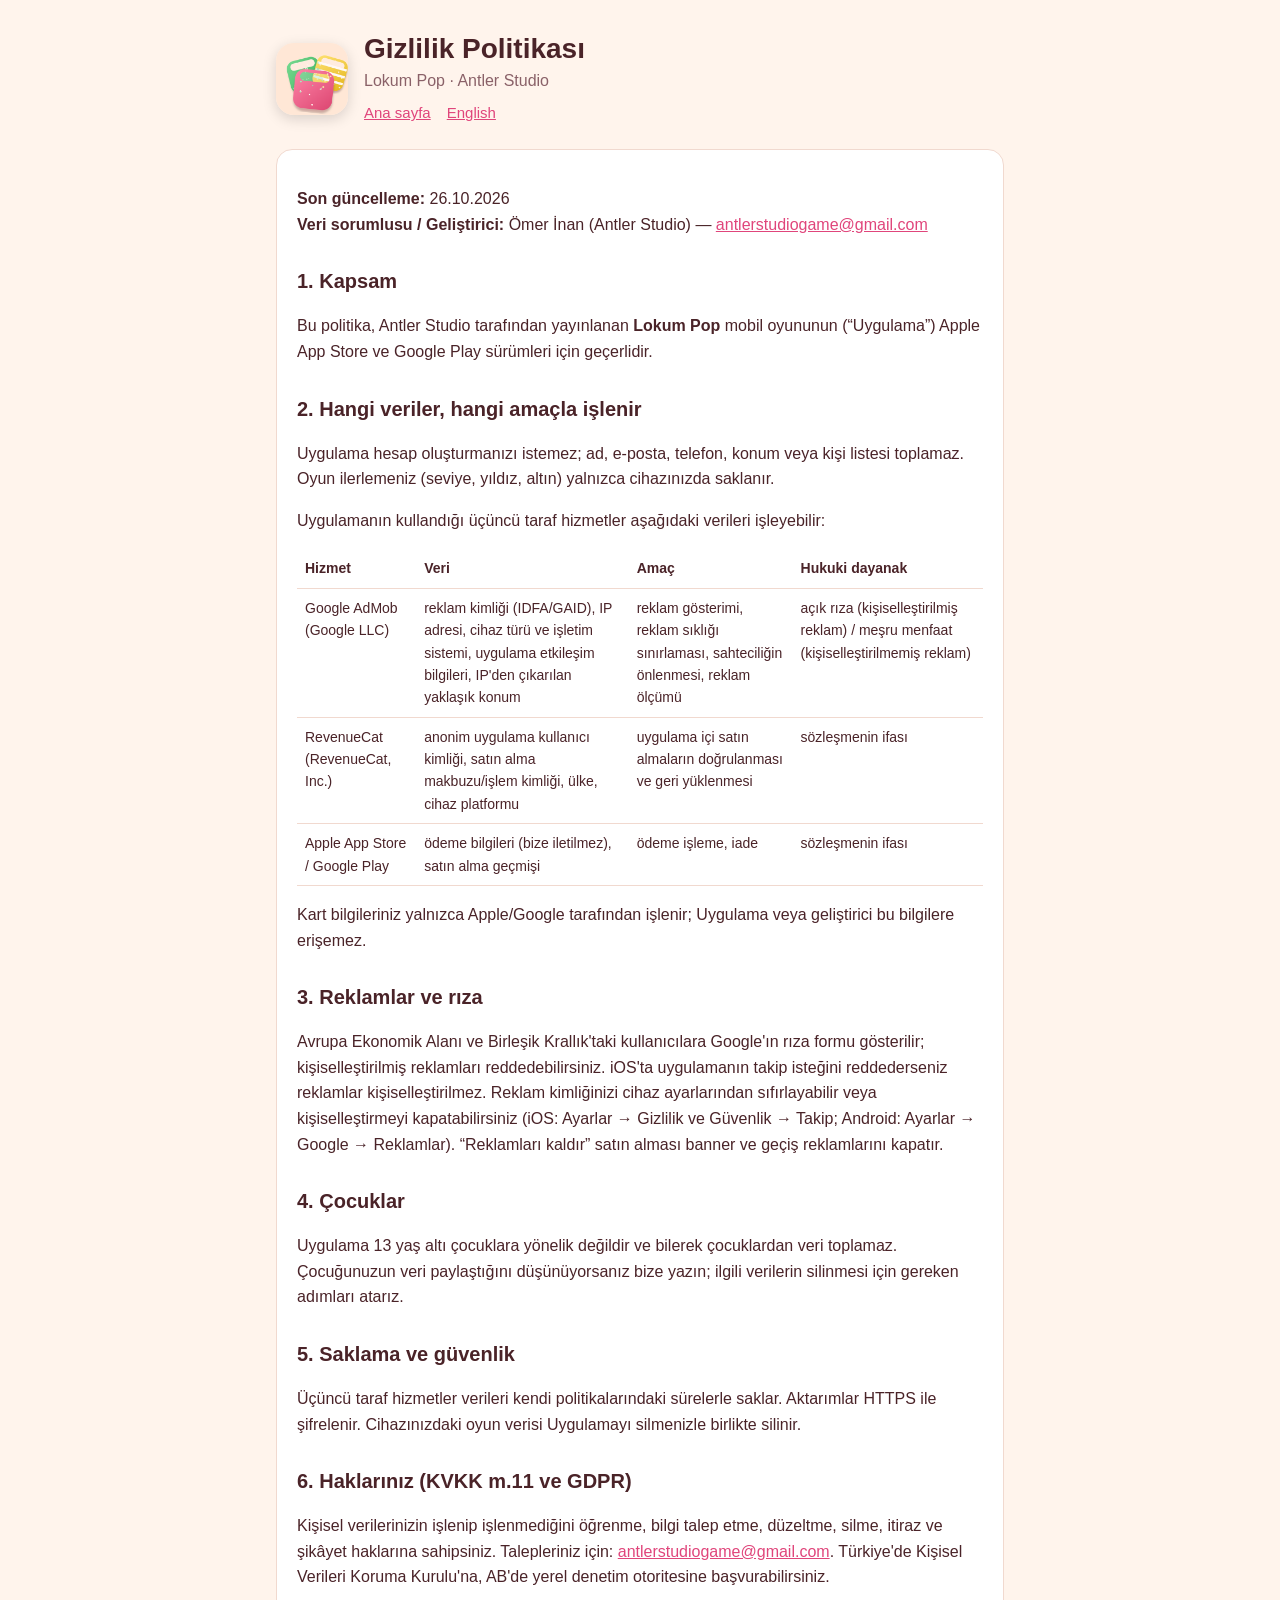
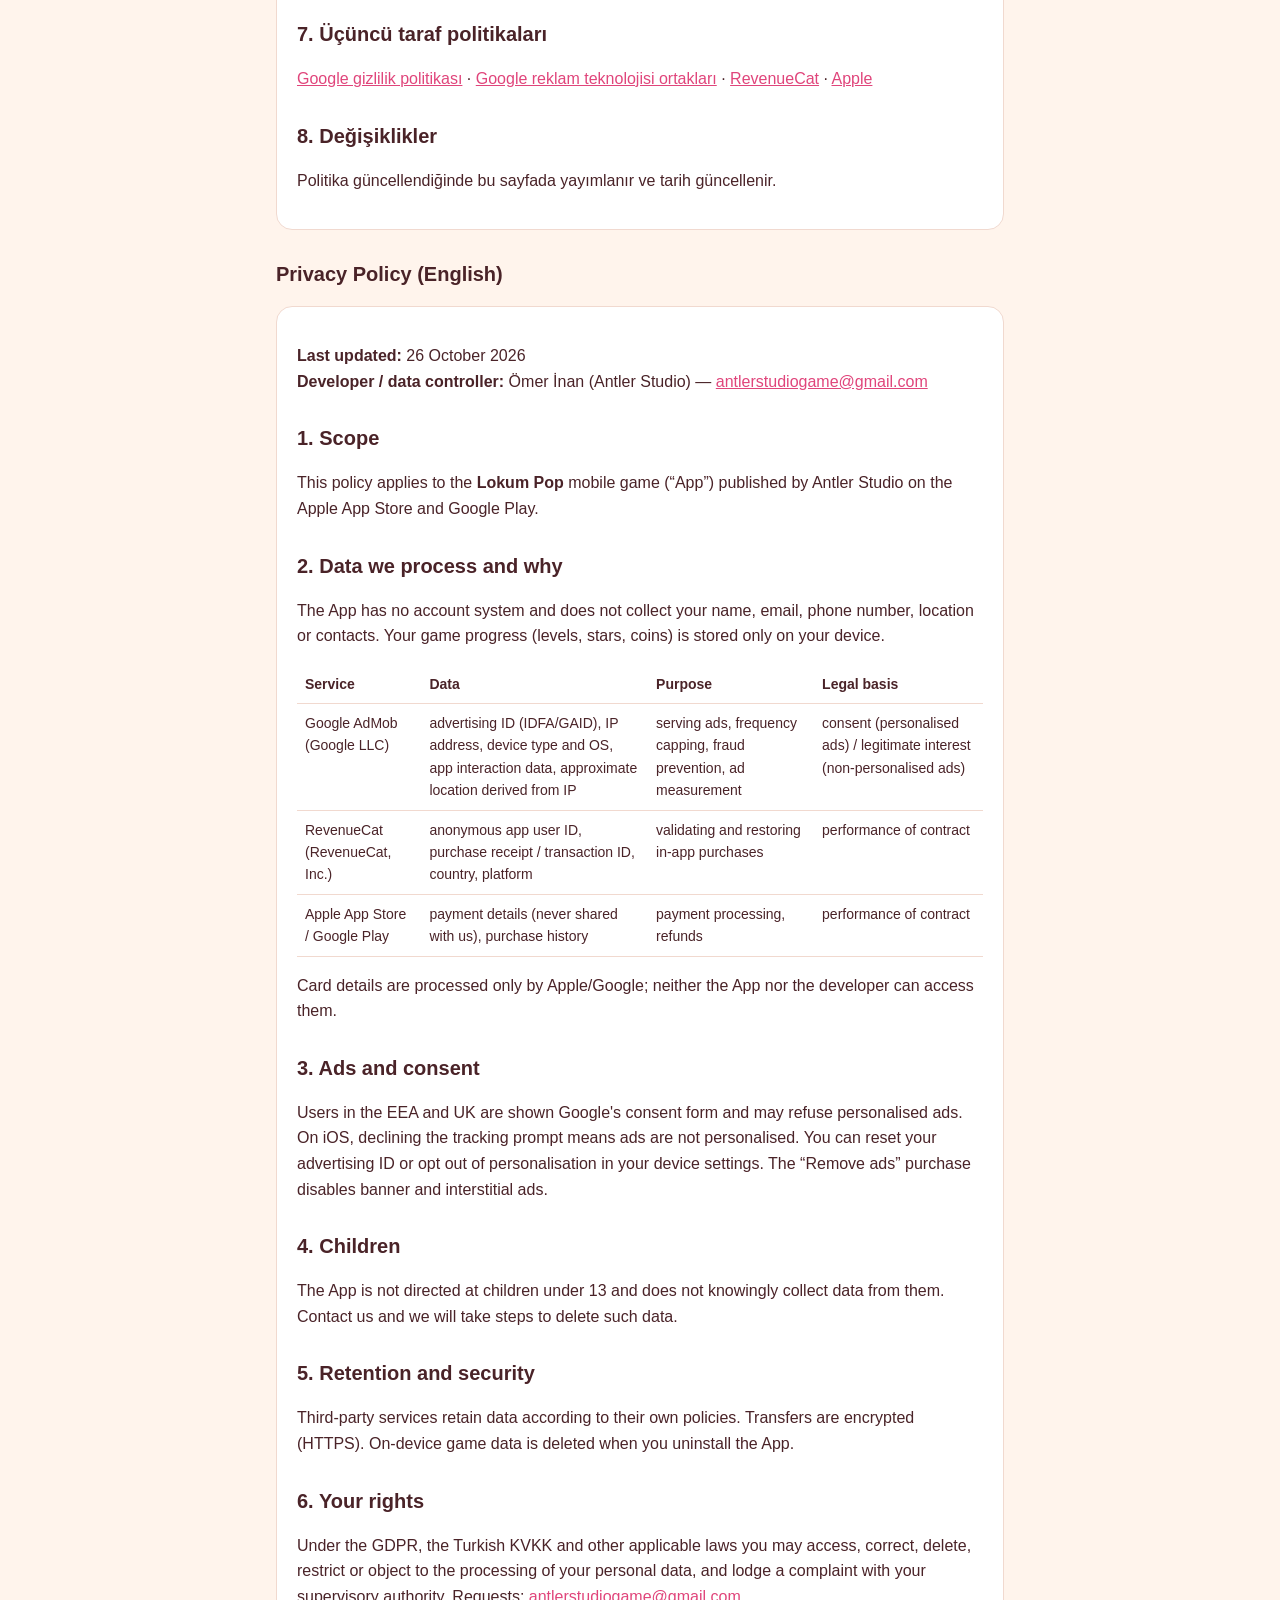
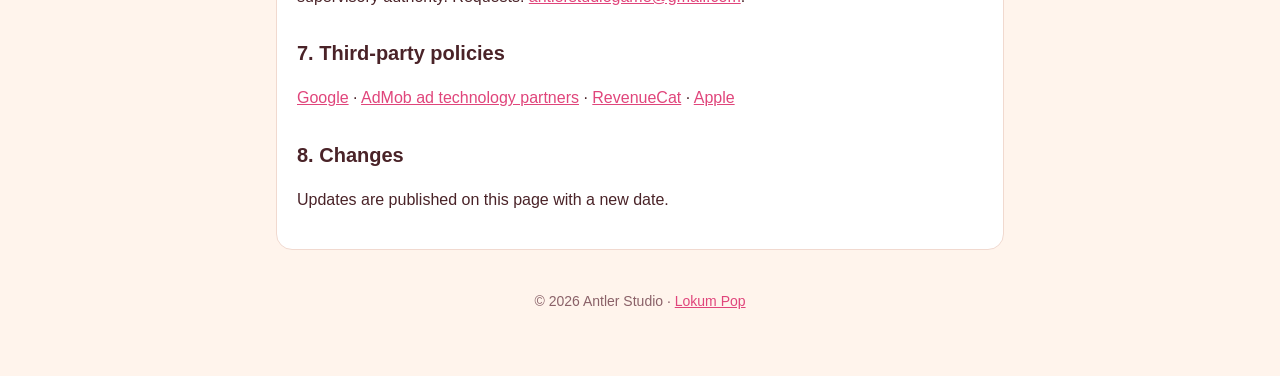
==== gizlilik.html @ 8c23358e "Lokum Pop destek sayfası, gizlilik politikası ve app-ads.txt Co-Authored-By: Claude Opus 5.5 <norepl" ====
<!doctype html>
<html lang="tr">
<head>
<meta charset="utf-8">
<meta name="viewport" content="width=device-width,initial-scale=1">
<title>Gizlilik Politikası — Lokum Pop</title>
<link rel="icon" href="favicon.png">
<link rel="stylesheet" href="style.css">
</head>
<body>
<main>
  <header>
    <img src="icon.png" alt="Lokum Pop simgesi">
    <div>
      <h1>Gizlilik Politikası</h1>
      <p class="sub">Lokum Pop · Antler Studio</p>
      <nav><a href="index.html">Ana sayfa</a><a href="#en">English</a></nav>
    </div>
  </header>

  <div class="card">
  <p><strong>Son güncelleme:</strong> 26.10.2026<br>
  <strong>Veri sorumlusu / Geliştirici:</strong> Ömer İnan (Antler Studio) — <a href="mailto:antlerstudiogame@gmail.com">antlerstudiogame@gmail.com</a></p>

  <h2>1. Kapsam</h2>
  <p>Bu politika, Antler Studio tarafından yayınlanan <strong>Lokum Pop</strong> mobil oyununun (“Uygulama”) Apple App Store ve Google Play sürümleri için geçerlidir.</p>

  <h2>2. Hangi veriler, hangi amaçla işlenir</h2>
  <p>Uygulama hesap oluşturmanızı istemez; ad, e-posta, telefon, konum veya kişi listesi toplamaz. Oyun ilerlemeniz (seviye, yıldız, altın) yalnızca cihazınızda saklanır.</p>
  <p>Uygulamanın kullandığı üçüncü taraf hizmetler aşağıdaki verileri işleyebilir:</p>
  <table>
    <tr><th>Hizmet</th><th>Veri</th><th>Amaç</th><th>Hukuki dayanak</th></tr>
    <tr><td>Google AdMob (Google LLC)</td><td>reklam kimliği (IDFA/GAID), IP adresi, cihaz türü ve işletim sistemi, uygulama etkileşim bilgileri, IP'den çıkarılan yaklaşık konum</td><td>reklam gösterimi, reklam sıklığı sınırlaması, sahteciliğin önlenmesi, reklam ölçümü</td><td>açık rıza (kişiselleştirilmiş reklam) / meşru menfaat (kişiselleştirilmemiş reklam)</td></tr>
    <tr><td>RevenueCat (RevenueCat, Inc.)</td><td>anonim uygulama kullanıcı kimliği, satın alma makbuzu/işlem kimliği, ülke, cihaz platformu</td><td>uygulama içi satın almaların doğrulanması ve geri yüklenmesi</td><td>sözleşmenin ifası</td></tr>
    <tr><td>Apple App Store / Google Play</td><td>ödeme bilgileri (bize iletilmez), satın alma geçmişi</td><td>ödeme işleme, iade</td><td>sözleşmenin ifası</td></tr>
  </table>
  <p>Kart bilgileriniz yalnızca Apple/Google tarafından işlenir; Uygulama veya geliştirici bu bilgilere erişemez.</p>

  <h2>3. Reklamlar ve rıza</h2>
  <p>Avrupa Ekonomik Alanı ve Birleşik Krallık'taki kullanıcılara Google'ın rıza formu gösterilir; kişiselleştirilmiş reklamları reddedebilirsiniz. iOS'ta uygulamanın takip isteğini reddederseniz reklamlar kişiselleştirilmez. Reklam kimliğinizi cihaz ayarlarından sıfırlayabilir veya kişiselleştirmeyi kapatabilirsiniz (iOS: Ayarlar → Gizlilik ve Güvenlik → Takip; Android: Ayarlar → Google → Reklamlar). “Reklamları kaldır” satın alması banner ve geçiş reklamlarını kapatır.</p>

  <h2>4. Çocuklar</h2>
  <p>Uygulama 13 yaş altı çocuklara yönelik değildir ve bilerek çocuklardan veri toplamaz. Çocuğunuzun veri paylaştığını düşünüyorsanız bize yazın; ilgili verilerin silinmesi için gereken adımları atarız.</p>

  <h2>5. Saklama ve güvenlik</h2>
  <p>Üçüncü taraf hizmetler verileri kendi politikalarındaki sürelerle saklar. Aktarımlar HTTPS ile şifrelenir. Cihazınızdaki oyun verisi Uygulamayı silmenizle birlikte silinir.</p>

  <h2>6. Haklarınız (KVKK m.11 ve GDPR)</h2>
  <p>Kişisel verilerinizin işlenip işlenmediğini öğrenme, bilgi talep etme, düzeltme, silme, itiraz ve şikâyet haklarına sahipsiniz. Talepleriniz için: <a href="mailto:antlerstudiogame@gmail.com">antlerstudiogame@gmail.com</a>. Türkiye'de Kişisel Verileri Koruma Kurulu'na, AB'de yerel denetim otoritesine başvurabilirsiniz.</p>

  <h2>7. Üçüncü taraf politikaları</h2>
  <p><a href="https://policies.google.com/privacy">Google gizlilik politikası</a> · <a href="https://support.google.com/admob/answer/9012903">Google reklam teknolojisi ortakları</a> · <a href="https://www.revenuecat.com/privacy">RevenueCat</a> · <a href="https://www.apple.com/legal/privacy/">Apple</a></p>

  <h2>8. Değişiklikler</h2>
  <p>Politika güncellendiğinde bu sayfada yayımlanır ve tarih güncellenir.</p>
  </div>

  <h2 id="en">Privacy Policy (English)</h2>
  <div class="card">
  <p><strong>Last updated:</strong> 26 October 2026<br>
  <strong>Developer / data controller:</strong> Ömer İnan (Antler Studio) — <a href="mailto:antlerstudiogame@gmail.com">antlerstudiogame@gmail.com</a></p>

  <h2>1. Scope</h2>
  <p>This policy applies to the <strong>Lokum Pop</strong> mobile game (“App”) published by Antler Studio on the Apple App Store and Google Play.</p>

  <h2>2. Data we process and why</h2>
  <p>The App has no account system and does not collect your name, email, phone number, location or contacts. Your game progress (levels, stars, coins) is stored only on your device.</p>
  <table>
    <tr><th>Service</th><th>Data</th><th>Purpose</th><th>Legal basis</th></tr>
    <tr><td>Google AdMob (Google LLC)</td><td>advertising ID (IDFA/GAID), IP address, device type and OS, app interaction data, approximate location derived from IP</td><td>serving ads, frequency capping, fraud prevention, ad measurement</td><td>consent (personalised ads) / legitimate interest (non-personalised ads)</td></tr>
    <tr><td>RevenueCat (RevenueCat, Inc.)</td><td>anonymous app user ID, purchase receipt / transaction ID, country, platform</td><td>validating and restoring in-app purchases</td><td>performance of contract</td></tr>
    <tr><td>Apple App Store / Google Play</td><td>payment details (never shared with us), purchase history</td><td>payment processing, refunds</td><td>performance of contract</td></tr>
  </table>
  <p>Card details are processed only by Apple/Google; neither the App nor the developer can access them.</p>

  <h2>3. Ads and consent</h2>
  <p>Users in the EEA and UK are shown Google's consent form and may refuse personalised ads. On iOS, declining the tracking prompt means ads are not personalised. You can reset your advertising ID or opt out of personalisation in your device settings. The “Remove ads” purchase disables banner and interstitial ads.</p>

  <h2>4. Children</h2>
  <p>The App is not directed at children under 13 and does not knowingly collect data from them. Contact us and we will take steps to delete such data.</p>

  <h2>5. Retention and security</h2>
  <p>Third-party services retain data according to their own policies. Transfers are encrypted (HTTPS). On-device game data is deleted when you uninstall the App.</p>

  <h2>6. Your rights</h2>
  <p>Under the GDPR, the Turkish KVKK and other applicable laws you may access, correct, delete, restrict or object to the processing of your personal data, and lodge a complaint with your supervisory authority. Requests: <a href="mailto:antlerstudiogame@gmail.com">antlerstudiogame@gmail.com</a>.</p>

  <h2>7. Third-party policies</h2>
  <p><a href="https://policies.google.com/privacy">Google</a> · <a href="https://support.google.com/admob/answer/9012903">AdMob ad technology partners</a> · <a href="https://www.revenuecat.com/privacy">RevenueCat</a> · <a href="https://www.apple.com/legal/privacy/">Apple</a></p>

  <h2>8. Changes</h2>
  <p>Updates are published on this page with a new date.</p>
  </div>

  <footer>© 2026 Antler Studio · <a href="index.html">Lokum Pop</a></footer>
</main>
</body>
</html>
---- style.css ----
:root{--bg:#FFF4EC;--card:#fff;--ink:#4A2328;--muted:#8a6168;--accent:#E0457B;--line:#f1d9cf}
@media (prefers-color-scheme:dark){:root{--bg:#2a1418;--card:#3a1d22;--ink:#fbe9e3;--muted:#d0a9ae;--accent:#ff7aa8;--line:#55303a}}
*{box-sizing:border-box}
body{margin:0;background:var(--bg);color:var(--ink);font:16px/1.6 -apple-system,BlinkMacSystemFont,"Segoe UI",Roboto,Helvetica,Arial,sans-serif}
main{max-width:760px;margin:0 auto;padding:32px 16px 64px}
header{display:flex;align-items:center;gap:16px;margin-bottom:24px}
header img{width:72px;height:72px;border-radius:18px;box-shadow:0 4px 14px rgba(0,0,0,.15)}
h1{font-size:28px;margin:0;line-height:1.2}
h2{font-size:20px;margin:28px 0 8px}
.sub{color:var(--muted);margin:2px 0 0}
.card{background:var(--card);border:1px solid var(--line);border-radius:16px;padding:20px;margin:16px 0}
a{color:var(--accent)}
nav{display:flex;gap:16px;flex-wrap:wrap;margin:8px 0 0;font-size:15px}
.lang{display:flex;gap:8px;margin:0 0 16px}
.lang a{padding:4px 12px;border:1px solid var(--line);border-radius:999px;text-decoration:none}
table{width:100%;border-collapse:collapse;font-size:14px;display:block;overflow-x:auto}
th,td{text-align:left;vertical-align:top;padding:8px;border-bottom:1px solid var(--line)}
footer{color:var(--muted);font-size:14px;margin-top:40px;text-align:center}
.muted{color:var(--muted)}
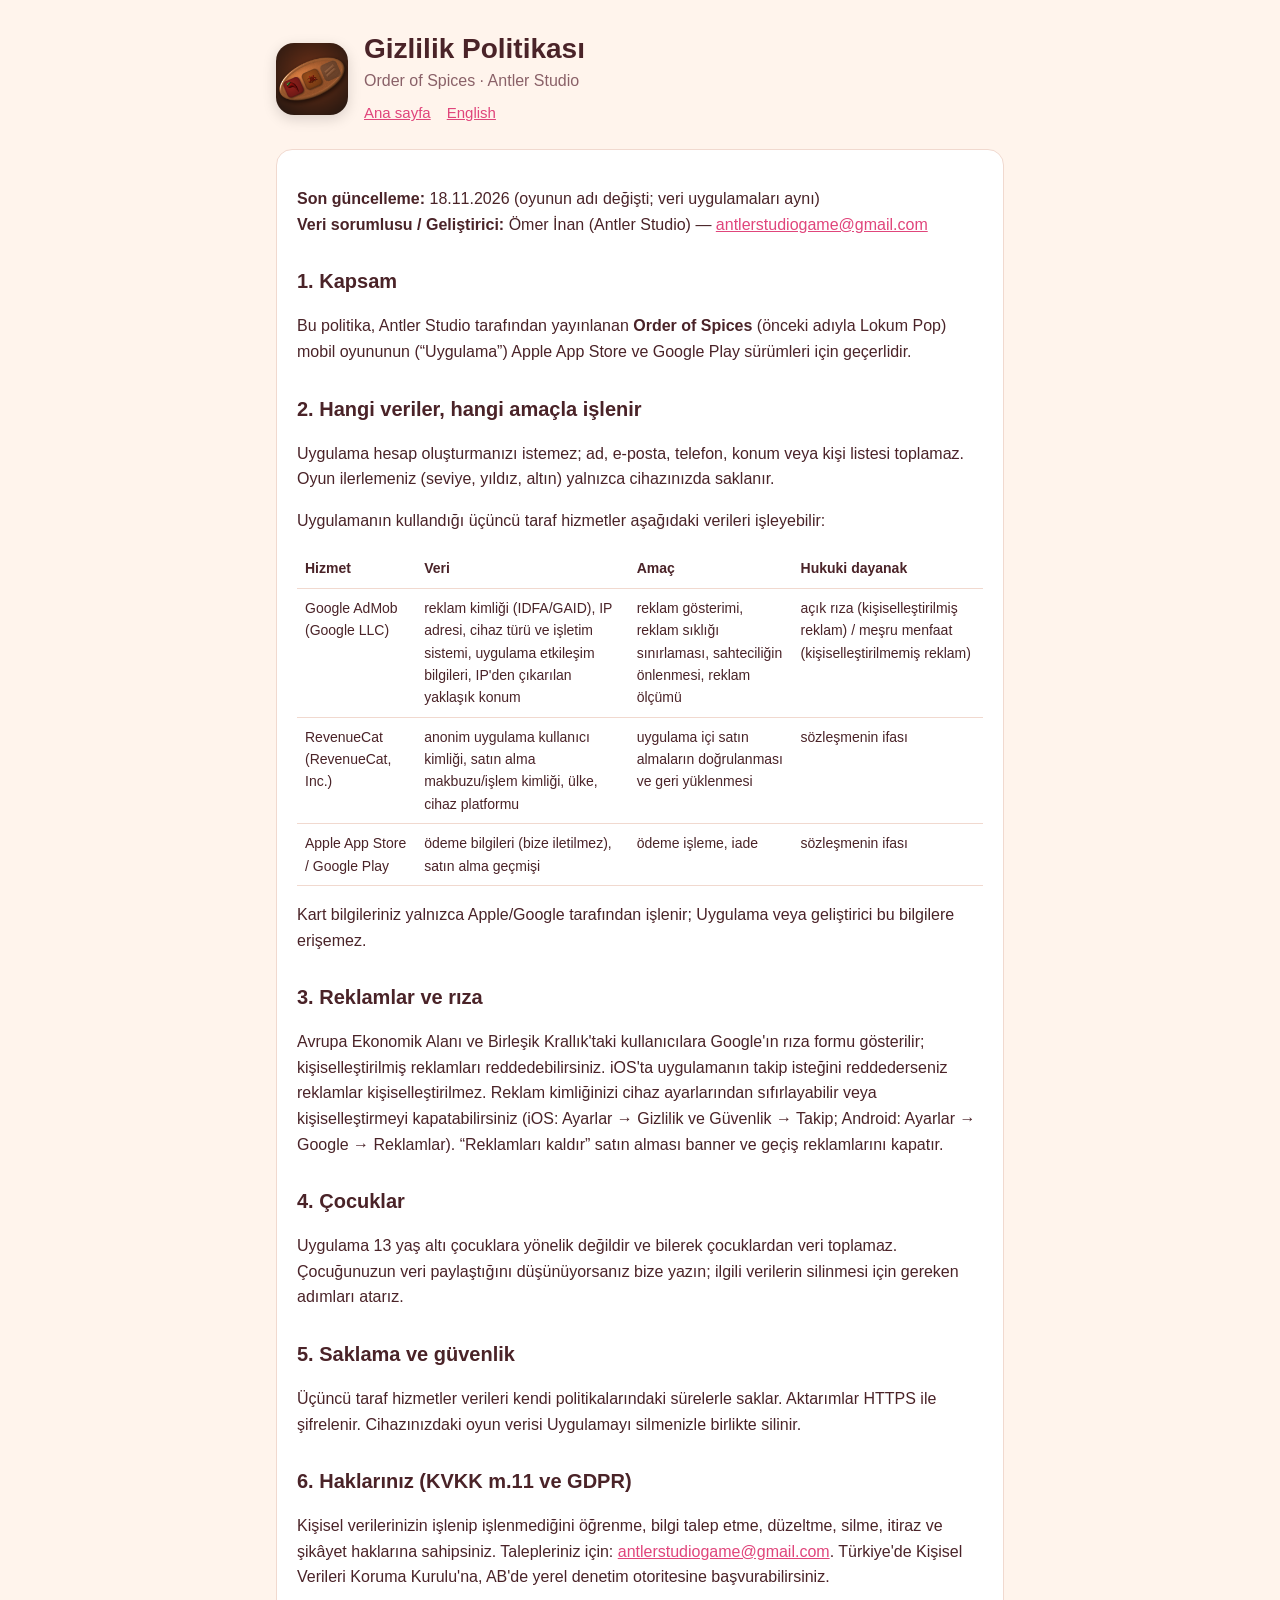
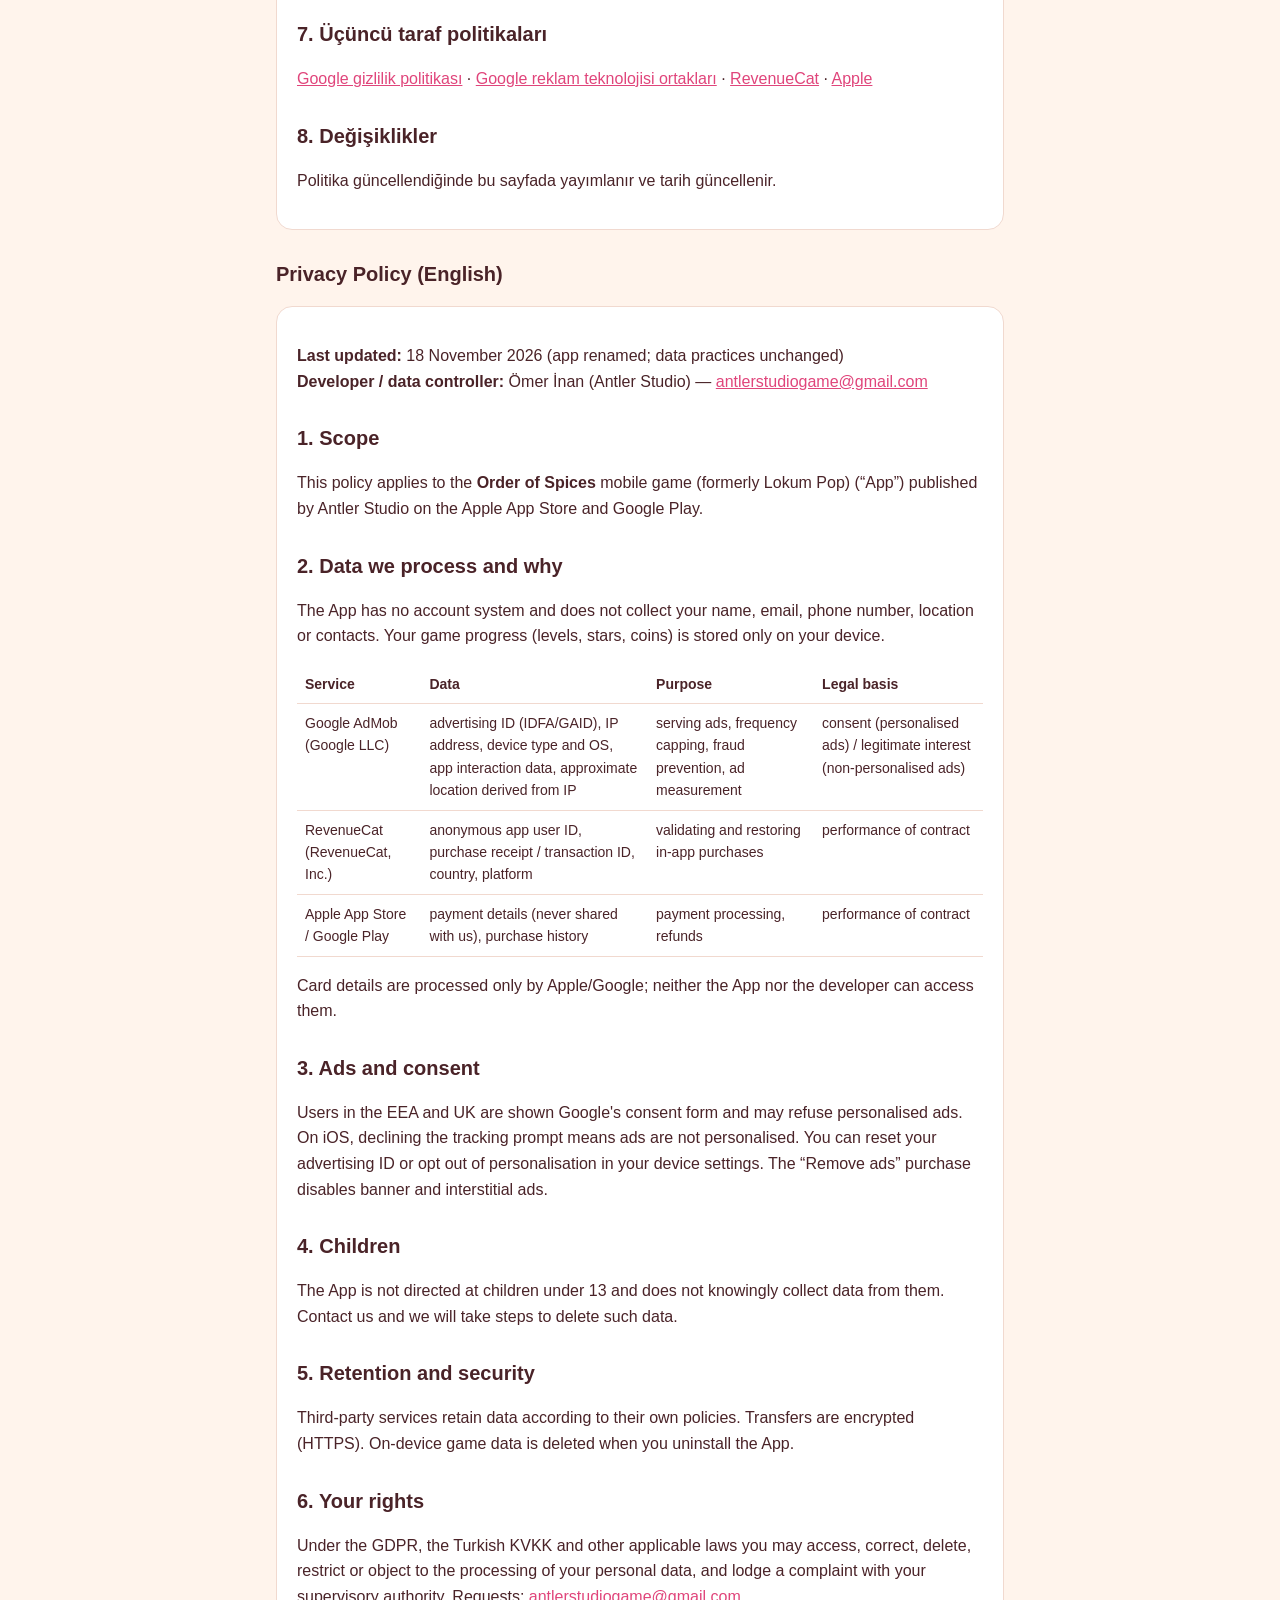
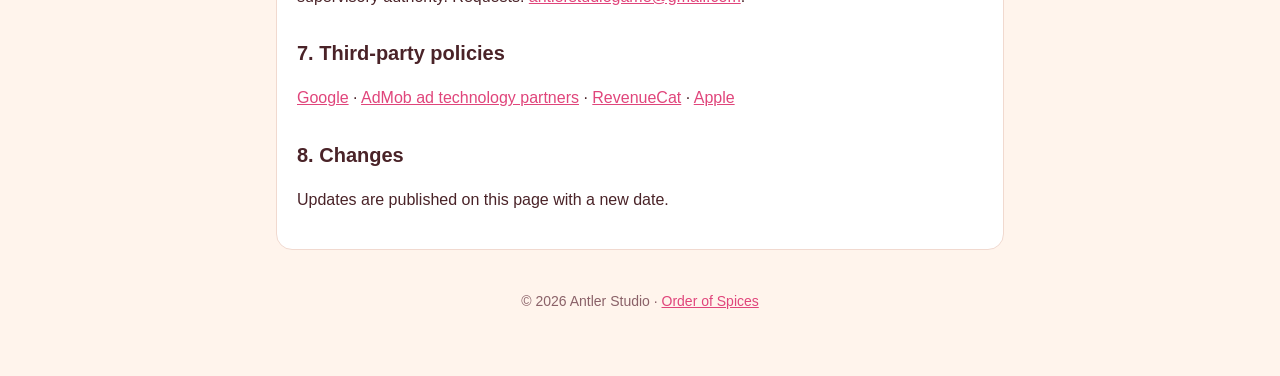
==== commit 66ff5483: "Oyunun yeni adı: Order of Spices (destek ve gizlilik sayfaları, simge) Co-Authored-By: Claude Opus 5" ====
--- a/gizlilik.html
+++ b/gizlilik.html
@@ -3,27 +3,27 @@
 <head>
 <meta charset="utf-8">
 <meta name="viewport" content="width=device-width,initial-scale=1">
-<title>Gizlilik Politikası — Lokum Pop</title>
+<title>Gizlilik Politikası — Order of Spices</title>
 <link rel="icon" href="favicon.png">
 <link rel="stylesheet" href="style.css">
 </head>
 <body>
 <main>
   <header>
-    <img src="icon.png" alt="Lokum Pop simgesi">
+    <img src="icon.png" alt="Order of Spices simgesi">
     <div>
       <h1>Gizlilik Politikası</h1>
-      <p class="sub">Lokum Pop · Antler Studio</p>
+      <p class="sub">Order of Spices · Antler Studio</p>
       <nav><a href="index.html">Ana sayfa</a><a href="#en">English</a></nav>
     </div>
   </header>
 
   <div class="card">
-  <p><strong>Son güncelleme:</strong> 26.10.2026<br>
+  <p><strong>Son güncelleme:</strong> 18.11.2026 (oyunun adı değişti; veri uygulamaları aynı)<br>
   <strong>Veri sorumlusu / Geliştirici:</strong> Ömer İnan (Antler Studio) — <a href="mailto:antlerstudiogame@gmail.com">antlerstudiogame@gmail.com</a></p>
 
   <h2>1. Kapsam</h2>
-  <p>Bu politika, Antler Studio tarafından yayınlanan <strong>Lokum Pop</strong> mobil oyununun (“Uygulama”) Apple App Store ve Google Play sürümleri için geçerlidir.</p>
+  <p>Bu politika, Antler Studio tarafından yayınlanan <strong>Order of Spices</strong> (önceki adıyla Lokum Pop) mobil oyununun (“Uygulama”) Apple App Store ve Google Play sürümleri için geçerlidir.</p>
 
   <h2>2. Hangi veriler, hangi amaçla işlenir</h2>
   <p>Uygulama hesap oluşturmanızı istemez; ad, e-posta, telefon, konum veya kişi listesi toplamaz. Oyun ilerlemeniz (seviye, yıldız, altın) yalnızca cihazınızda saklanır.</p>
@@ -57,11 +57,11 @@
 
   <h2 id="en">Privacy Policy (English)</h2>
   <div class="card">
-  <p><strong>Last updated:</strong> 26 October 2026<br>
+  <p><strong>Last updated:</strong> 18 November 2026 (app renamed; data practices unchanged)<br>
   <strong>Developer / data controller:</strong> Ömer İnan (Antler Studio) — <a href="mailto:antlerstudiogame@gmail.com">antlerstudiogame@gmail.com</a></p>
 
   <h2>1. Scope</h2>
-  <p>This policy applies to the <strong>Lokum Pop</strong> mobile game (“App”) published by Antler Studio on the Apple App Store and Google Play.</p>
+  <p>This policy applies to the <strong>Order of Spices</strong> mobile game (formerly Lokum Pop) (“App”) published by Antler Studio on the Apple App Store and Google Play.</p>
 
   <h2>2. Data we process and why</h2>
   <p>The App has no account system and does not collect your name, email, phone number, location or contacts. Your game progress (levels, stars, coins) is stored only on your device.</p>
@@ -92,7 +92,7 @@
   <p>Updates are published on this page with a new date.</p>
   </div>
 
-  <footer>© 2026 Antler Studio · <a href="index.html">Lokum Pop</a></footer>
+  <footer>© 2026 Antler Studio · <a href="index.html">Order of Spices</a></footer>
 </main>
 </body>
 </html>
